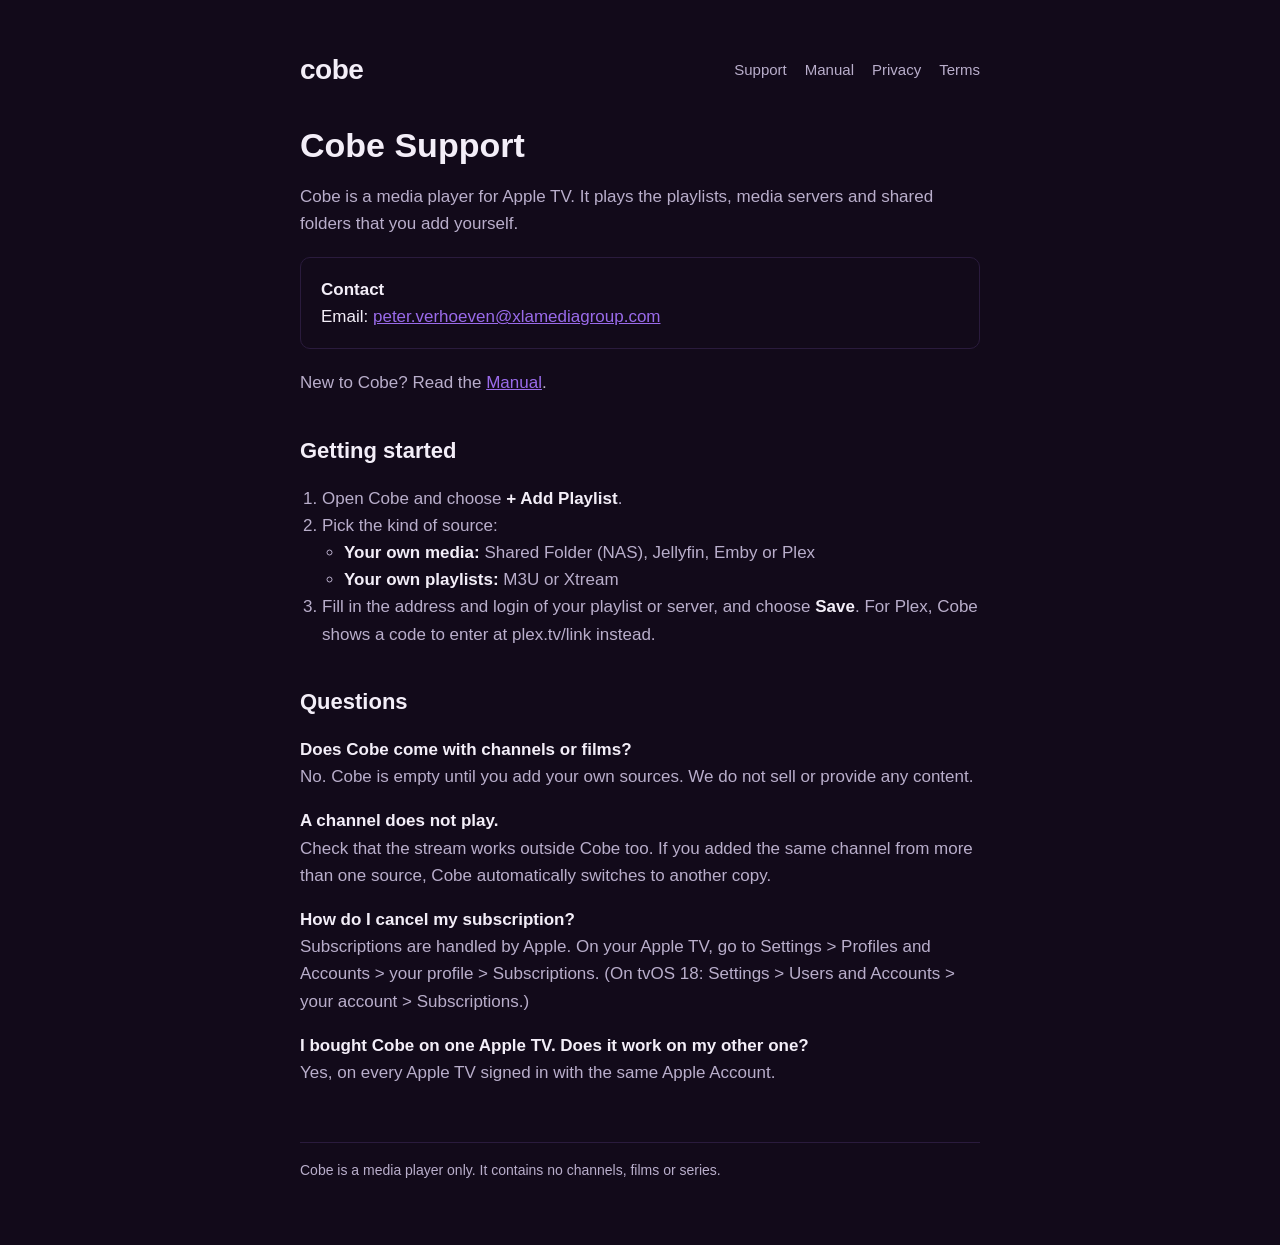
==== index.html @ 354542ef "Cobe support website: support, manual, privacy and terms Co-Authored-By: Claude Opus 5.5 <noreply@an" ====
<!doctype html><html lang="en"><head><meta charset="utf-8"><meta name="viewport" content="width=device-width,initial-scale=1"><link rel="stylesheet" href="style.css"><title>Cobe Support</title></head><body><main><header><a href="index.html">cobe</a><nav><a href="index.html">Support</a><a href="manual.html">Manual</a><a href="privacy.html">Privacy</a><a href="terms.html">Terms</a></nav></header>
<h1>Cobe Support</h1>
<p>Cobe is a media player for Apple TV. It plays the playlists, media servers and shared folders that you add yourself.</p>
<div class="box"><strong>Contact</strong><br>Email: <a href="mailto:peter.verhoeven@xlamediagroup.com">peter.verhoeven@xlamediagroup.com</a></div>
<p>New to Cobe? Read the <a href="manual.html">Manual</a>.</p>
<h2>Getting started</h2>
<ol><li>Open Cobe and choose <strong>+ Add Playlist</strong>.</li><li>Pick the kind of source:<ul><li><strong>Your own media:</strong> Shared Folder (NAS), Jellyfin, Emby or Plex</li><li><strong>Your own playlists:</strong> M3U or Xtream</li></ul></li><li>Fill in the address and login of your playlist or server, and choose <strong>Save</strong>. For Plex, Cobe shows a code to enter at plex.tv/link instead.</li></ol>
<h2>Questions</h2>
<p><strong>Does Cobe come with channels or films?</strong><br>No. Cobe is empty until you add your own sources. We do not sell or provide any content.</p>
<p><strong>A channel does not play.</strong><br>Check that the stream works outside Cobe too. If you added the same channel from more than one source, Cobe automatically switches to another copy.</p>
<p><strong>How do I cancel my subscription?</strong><br>Subscriptions are handled by Apple. On your Apple TV, go to Settings &gt; Profiles and Accounts &gt; your profile &gt; Subscriptions. (On tvOS 18: Settings &gt; Users and Accounts &gt; your account &gt; Subscriptions.)</p>
<p><strong>I bought Cobe on one Apple TV. Does it work on my other one?</strong><br>Yes, on every Apple TV signed in with the same Apple Account.</p>
<footer>Cobe is a media player only. It contains no channels, films or series.</footer></main></body></html>
---- style.css ----
:root{--bg:#120A1A;--ink:#F3EEF8;--muted:#B9AECB;--line:#2A1B3D;--accent:#9A6BEA}
*{box-sizing:border-box}
body{margin:0;background:var(--bg);color:var(--ink);font:17px/1.6 -apple-system,BlinkMacSystemFont,"Segoe UI",Roboto,Helvetica,Arial,sans-serif}
main{max-width:720px;margin:0 auto;padding:48px 20px 64px}
header{display:flex;align-items:center;gap:14px;margin-bottom:32px}
header>a{color:var(--ink);text-decoration:none;font-weight:700;font-size:28px;letter-spacing:-.5px}
nav{margin-left:auto;display:flex;gap:18px;font-size:15px}
nav a{color:var(--muted);text-decoration:none}nav a:hover{color:var(--ink)}
h1{font-size:34px;line-height:1.2;margin:0 0 8px}
h2{font-size:22px;margin:36px 0 8px}
p,li{color:var(--muted)}strong{color:var(--ink)}
a{color:var(--accent)}
ol,ul{padding-left:22px}
table{width:100%;border-collapse:collapse;font-size:15px;margin:12px 0}
th,td{text-align:left;padding:8px 10px;border-bottom:1px solid var(--line);vertical-align:top}
th{color:var(--ink)}
.box{border:1px solid var(--line);border-radius:10px;padding:18px 20px;margin:20px 0}
.date{font-size:14px;color:var(--muted)}
footer{margin-top:56px;font-size:14px;color:var(--muted);border-top:1px solid var(--line);padding-top:16px}
@media (max-width:520px){header{flex-wrap:wrap}nav{margin-left:0;width:100%}}
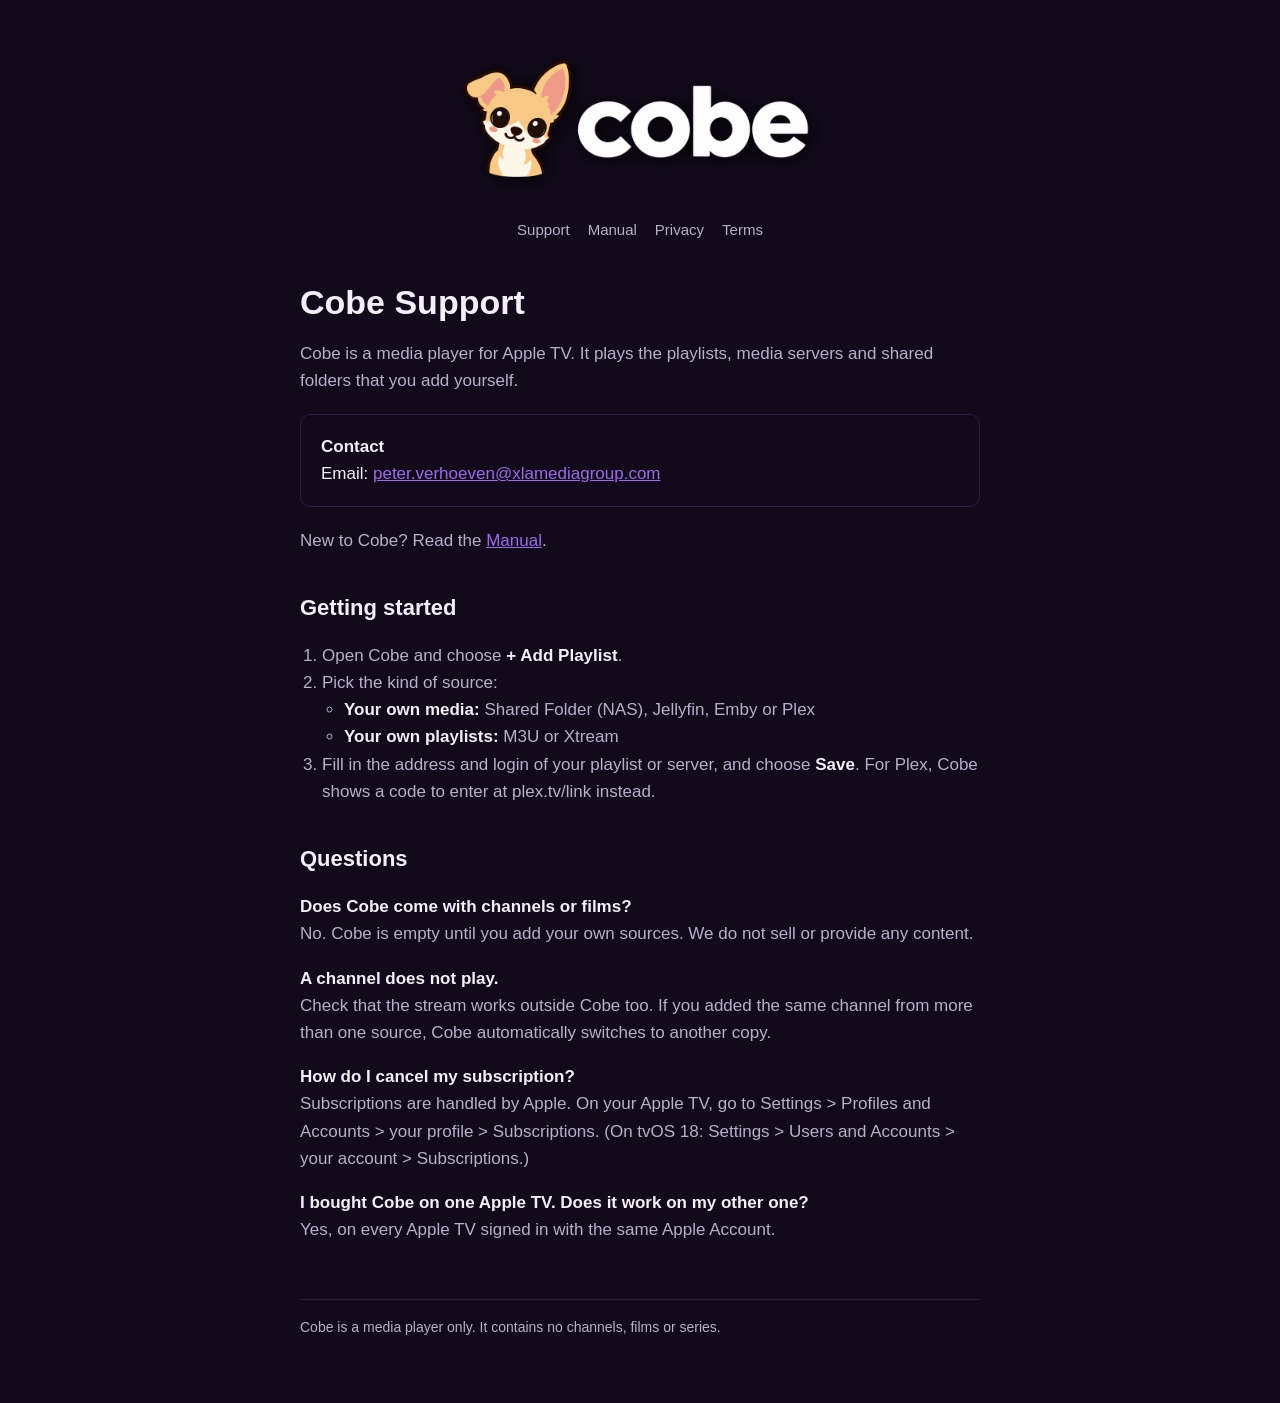
==== commit c9772a40: "Logo on Support and Manual, screenshots in the manual Co-Authored-By: Claude Opus 5.5 <noreply@anthr" ====
--- a/index.html
+++ b/index.html
@@ -1,4 +1,4 @@
-<!doctype html><html lang="en"><head><meta charset="utf-8"><meta name="viewport" content="width=device-width,initial-scale=1"><link rel="stylesheet" href="style.css"><title>Cobe Support</title></head><body><main><header><a href="index.html">cobe</a><nav><a href="index.html">Support</a><a href="manual.html">Manual</a><a href="privacy.html">Privacy</a><a href="terms.html">Terms</a></nav></header>
+<!doctype html><html lang="en"><head><meta charset="utf-8"><meta name="viewport" content="width=device-width,initial-scale=1"><link rel="stylesheet" href="style.css"><title>Cobe Support</title></head><body><main><header class="hero"><a href="index.html" class="logo"><img src="images/cobe-logo.png" alt="Cobe" width="960" height="382"></a><nav><a href="index.html">Support</a><a href="manual.html">Manual</a><a href="privacy.html">Privacy</a><a href="terms.html">Terms</a></nav></header>
 <h1>Cobe Support</h1>
 <p>Cobe is a media player for Apple TV. It plays the playlists, media servers and shared folders that you add yourself.</p>
 <div class="box"><strong>Contact</strong><br>Email: <a href="mailto:peter.verhoeven@xlamediagroup.com">peter.verhoeven@xlamediagroup.com</a></div>
--- a/style.css
+++ b/style.css
@@ -18,3 +18,11 @@
 .date{font-size:14px;color:var(--muted)}
 footer{margin-top:56px;font-size:14px;color:var(--muted);border-top:1px solid var(--line);padding-top:16px}
 @media (max-width:520px){header{flex-wrap:wrap}nav{margin-left:0;width:100%}}
+figure{margin:20px 0}
+figure img{display:block;width:100%;height:auto;border-radius:10px;border:1px solid var(--line)}
+header>a.logo{display:block;line-height:0}
+header>a.logo img{height:64px;width:auto}
+header.hero{flex-direction:column;gap:20px;margin-bottom:40px}
+header.hero>a.logo img{height:150px}
+header.hero nav{margin-left:0;justify-content:center}
+@media (max-width:520px){header.hero>a.logo img{height:110px}header.hero nav{width:auto}}
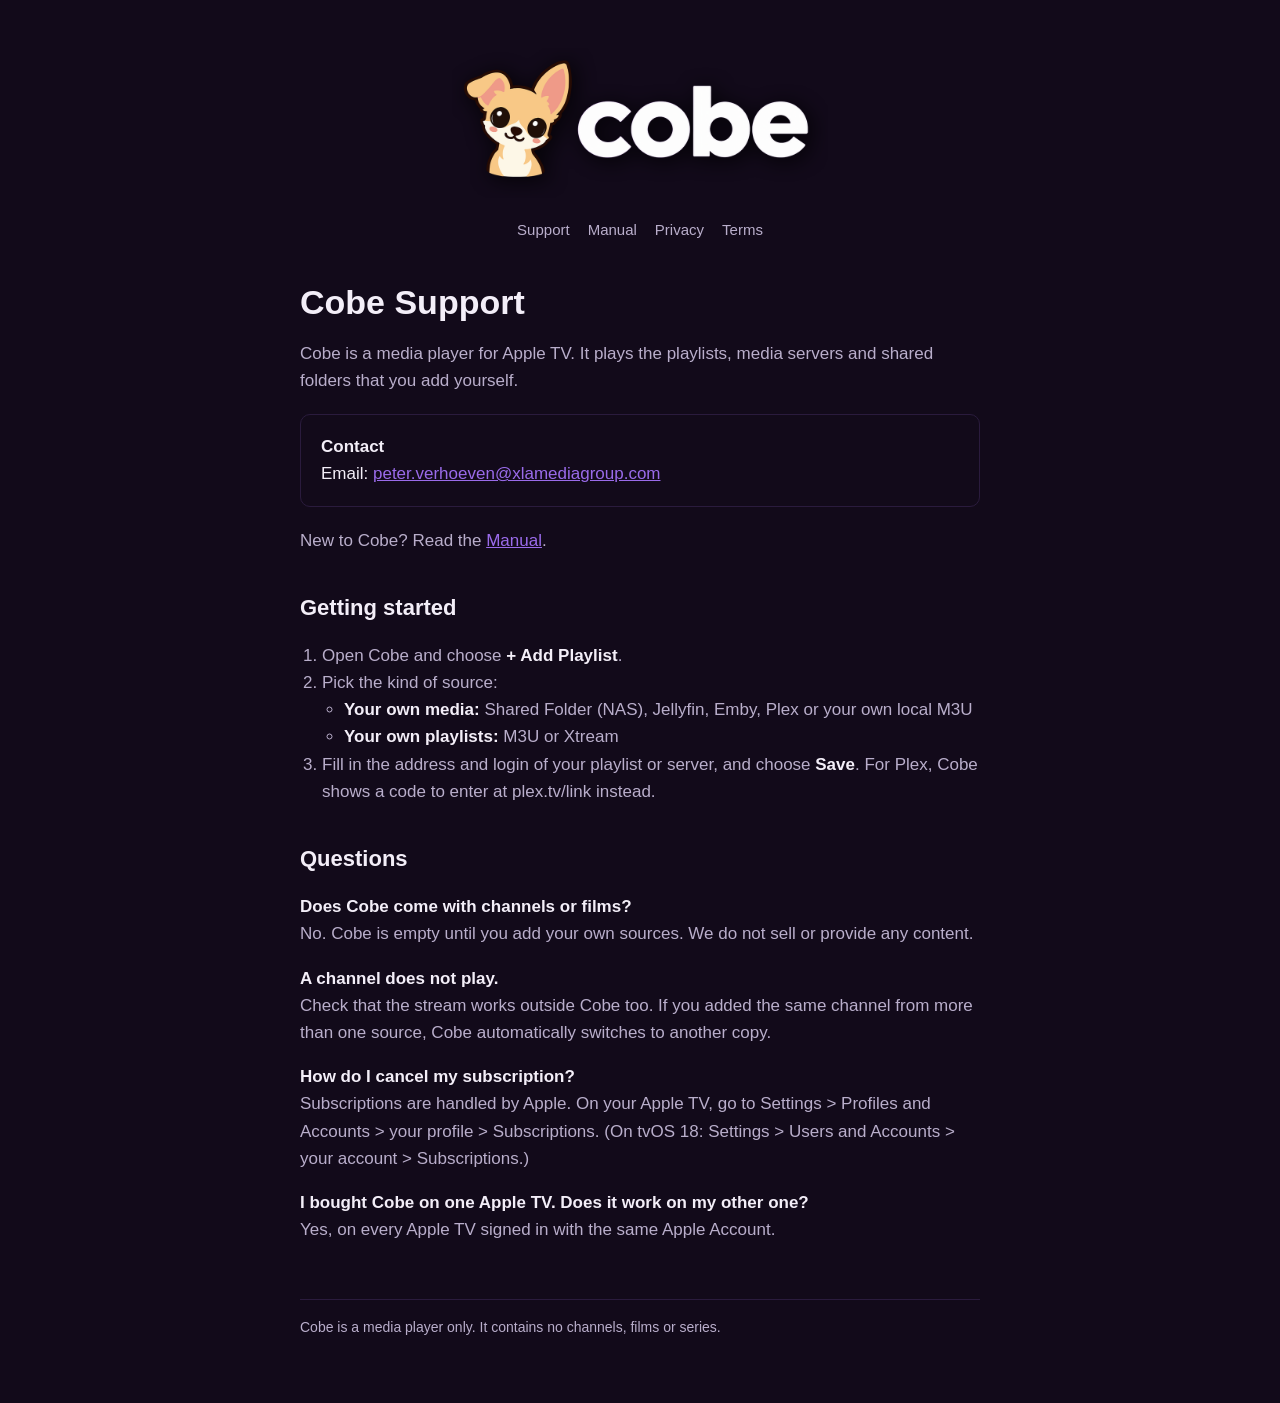
==== commit c553e027: "Support: local M3U under Your own media (Peter) Co-Authored-By: Claude Opus 5.5 <noreply@anthropic.c" ====
--- a/index.html
+++ b/index.html
@@ -4,7 +4,7 @@
 <div class="box"><strong>Contact</strong><br>Email: <a href="mailto:peter.verhoeven@xlamediagroup.com">peter.verhoeven@xlamediagroup.com</a></div>
 <p>New to Cobe? Read the <a href="manual.html">Manual</a>.</p>
 <h2>Getting started</h2>
-<ol><li>Open Cobe and choose <strong>+ Add Playlist</strong>.</li><li>Pick the kind of source:<ul><li><strong>Your own media:</strong> Shared Folder (NAS), Jellyfin, Emby or Plex</li><li><strong>Your own playlists:</strong> M3U or Xtream</li></ul></li><li>Fill in the address and login of your playlist or server, and choose <strong>Save</strong>. For Plex, Cobe shows a code to enter at plex.tv/link instead.</li></ol>
+<ol><li>Open Cobe and choose <strong>+ Add Playlist</strong>.</li><li>Pick the kind of source:<ul><li><strong>Your own media:</strong> Shared Folder (NAS), Jellyfin, Emby, Plex or your own local M3U</li><li><strong>Your own playlists:</strong> M3U or Xtream</li></ul></li><li>Fill in the address and login of your playlist or server, and choose <strong>Save</strong>. For Plex, Cobe shows a code to enter at plex.tv/link instead.</li></ol>
 <h2>Questions</h2>
 <p><strong>Does Cobe come with channels or films?</strong><br>No. Cobe is empty until you add your own sources. We do not sell or provide any content.</p>
 <p><strong>A channel does not play.</strong><br>Check that the stream works outside Cobe too. If you added the same channel from more than one source, Cobe automatically switches to another copy.</p>
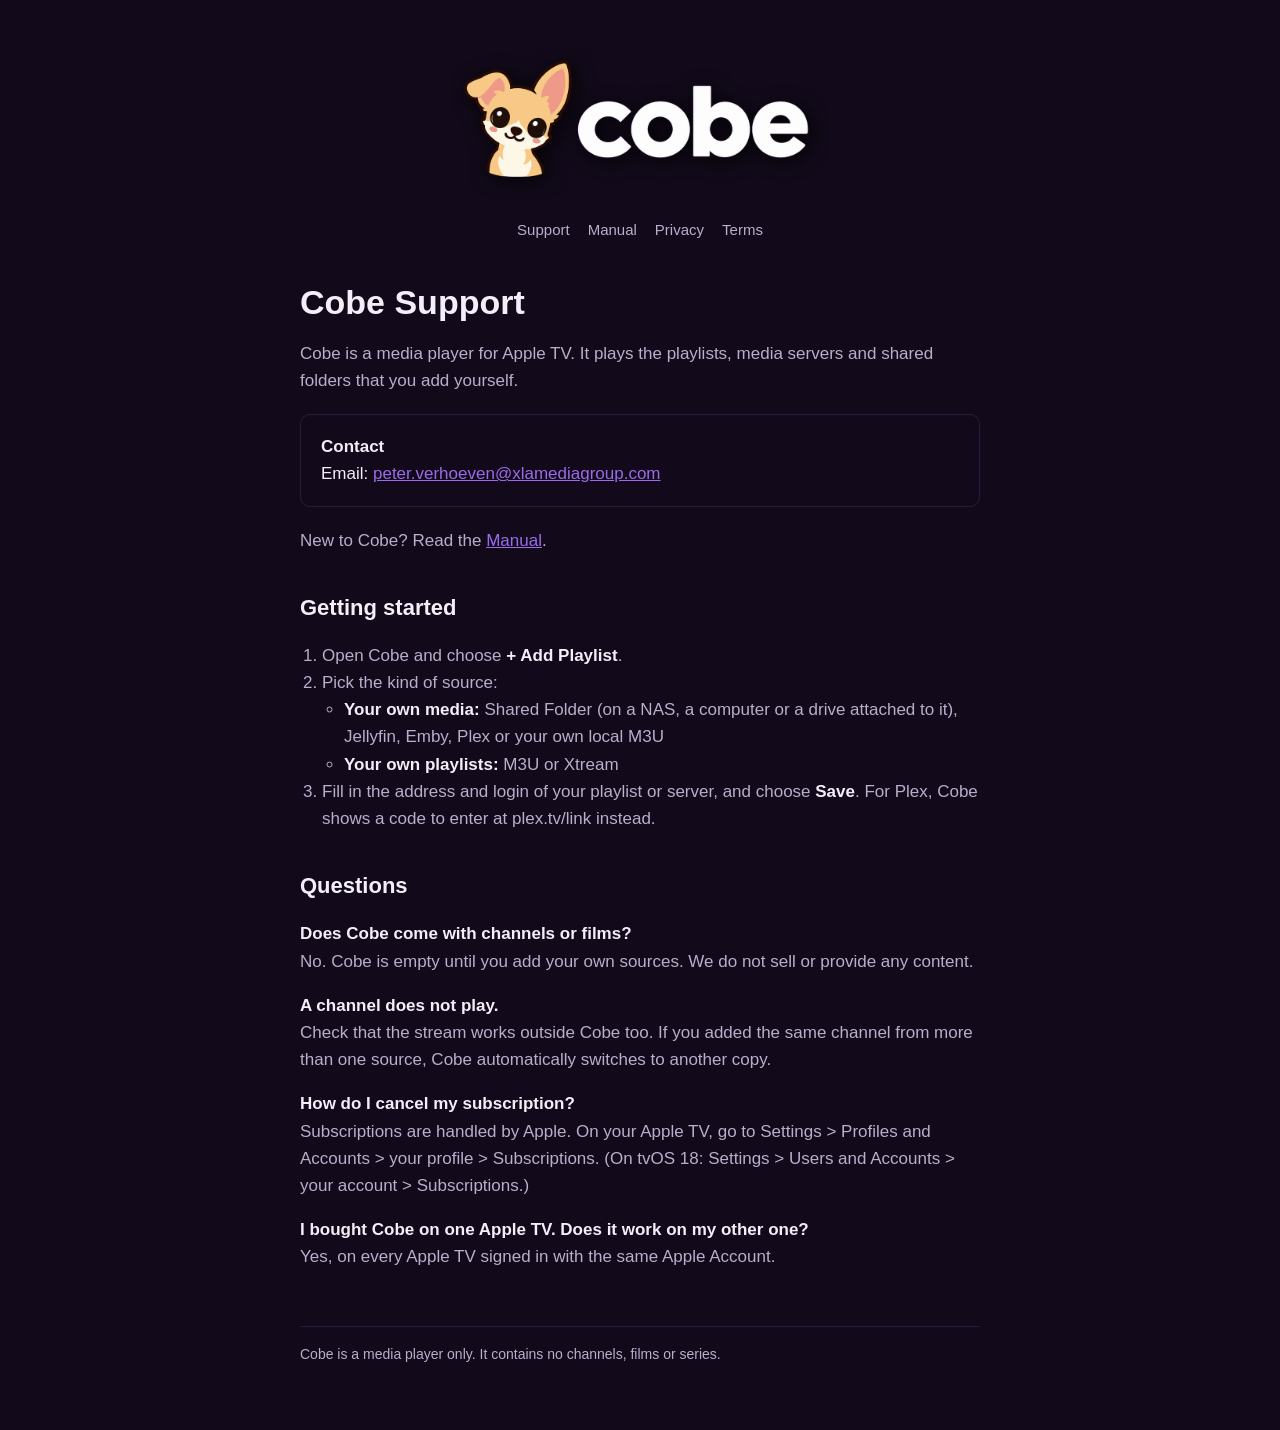
==== commit 92fe758d: "Shared folder: NAS, computer or attached drive (Peter) Co-Authored-By: Claude Opus 5.5 <noreply@anth" ====
--- a/index.html
+++ b/index.html
@@ -4,7 +4,7 @@
 <div class="box"><strong>Contact</strong><br>Email: <a href="mailto:peter.verhoeven@xlamediagroup.com">peter.verhoeven@xlamediagroup.com</a></div>
 <p>New to Cobe? Read the <a href="manual.html">Manual</a>.</p>
 <h2>Getting started</h2>
-<ol><li>Open Cobe and choose <strong>+ Add Playlist</strong>.</li><li>Pick the kind of source:<ul><li><strong>Your own media:</strong> Shared Folder (NAS), Jellyfin, Emby, Plex or your own local M3U</li><li><strong>Your own playlists:</strong> M3U or Xtream</li></ul></li><li>Fill in the address and login of your playlist or server, and choose <strong>Save</strong>. For Plex, Cobe shows a code to enter at plex.tv/link instead.</li></ol>
+<ol><li>Open Cobe and choose <strong>+ Add Playlist</strong>.</li><li>Pick the kind of source:<ul><li><strong>Your own media:</strong> Shared Folder (on a NAS, a computer or a drive attached to it), Jellyfin, Emby, Plex or your own local M3U</li><li><strong>Your own playlists:</strong> M3U or Xtream</li></ul></li><li>Fill in the address and login of your playlist or server, and choose <strong>Save</strong>. For Plex, Cobe shows a code to enter at plex.tv/link instead.</li></ol>
 <h2>Questions</h2>
 <p><strong>Does Cobe come with channels or films?</strong><br>No. Cobe is empty until you add your own sources. We do not sell or provide any content.</p>
 <p><strong>A channel does not play.</strong><br>Check that the stream works outside Cobe too. If you added the same channel from more than one source, Cobe automatically switches to another copy.</p>
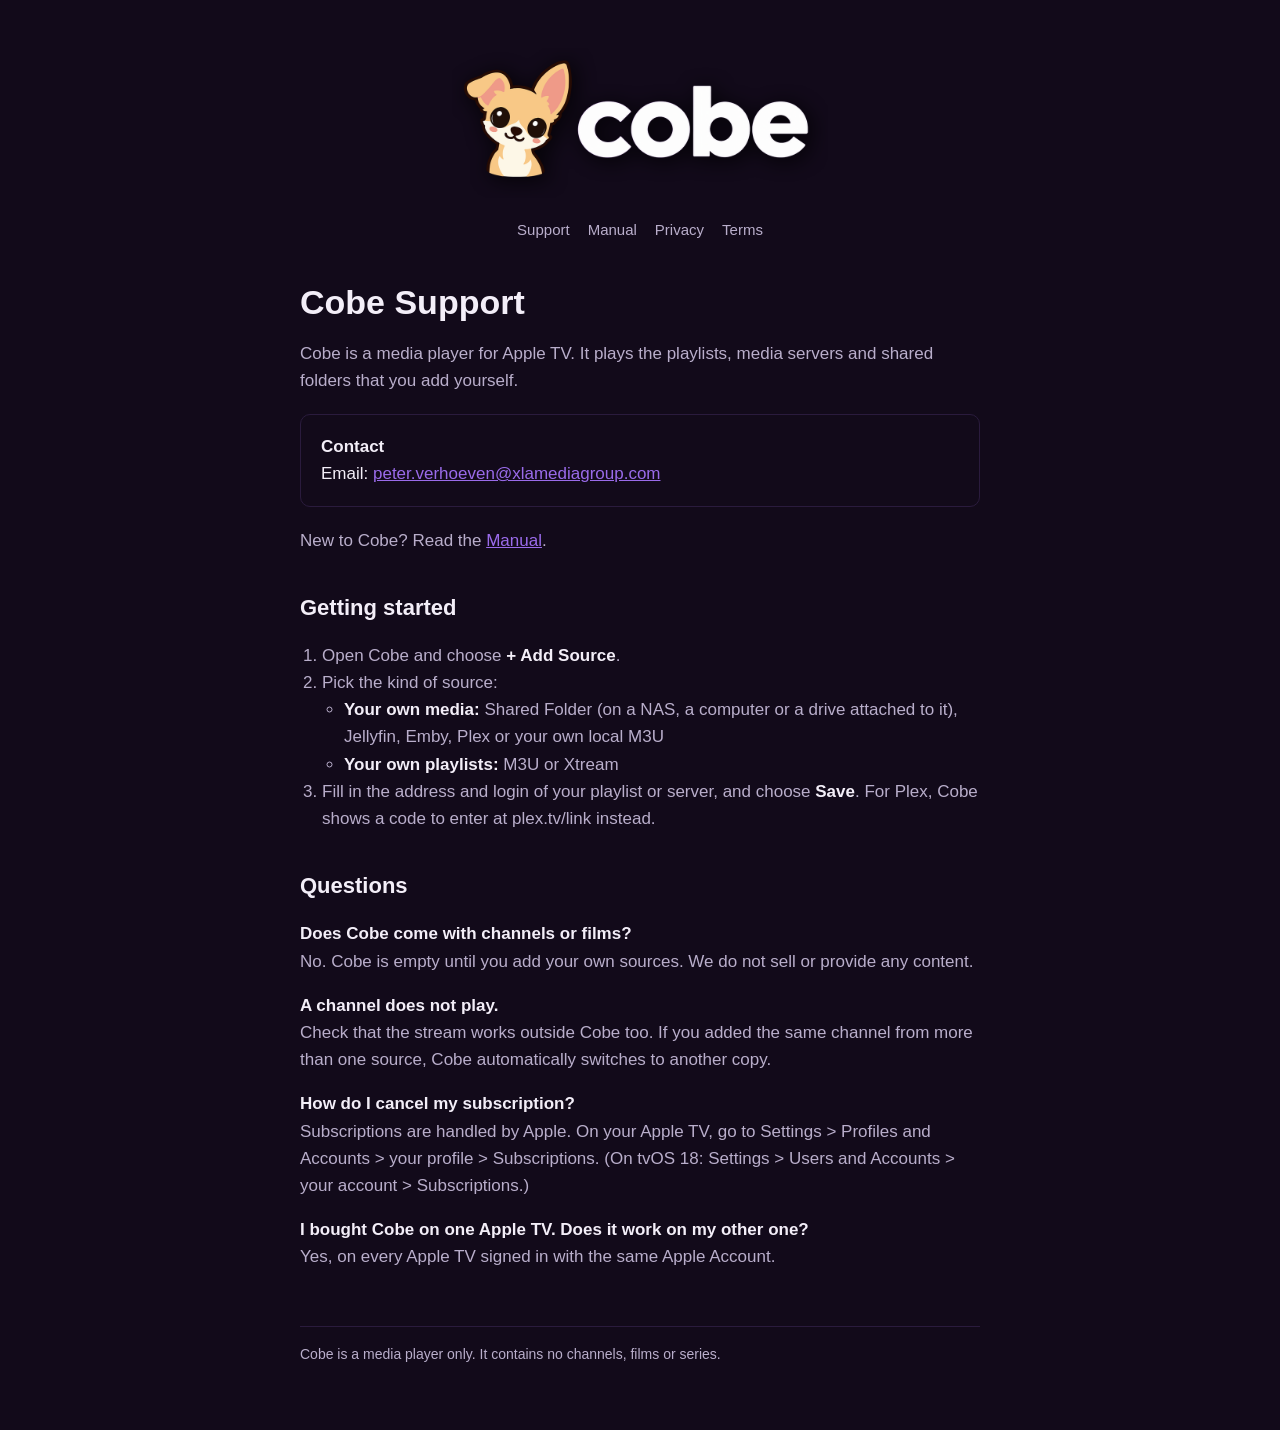
==== commit 2f3b4582: "Support: + Add Source (Peter) Co-Authored-By: Claude Opus 5.5 <noreply@anthropic.com> Claude-Session" ====
--- a/index.html
+++ b/index.html
@@ -1,10 +1,10 @@
-<!doctype html><html lang="en"><head><meta charset="utf-8"><meta name="viewport" content="width=device-width,initial-scale=1"><link rel="stylesheet" href="style.css"><title>Cobe Support</title></head><body><main><header class="hero"><a href="index.html" class="logo"><img src="images/cobe-logo.png" alt="Cobe" width="960" height="382"></a><nav><a href="index.html">Support</a><a href="manual.html">Manual</a><a href="privacy.html">Privacy</a><a href="terms.html">Terms</a></nav></header>
+<!doctype html><html lang="en"><head><meta charset="utf-8"><meta name="viewport" content="width=device-width,initial-scale=1"><link rel="stylesheet" href="style.css?v=3"><title>Cobe Support</title></head><body><main><header class="hero" style="flex-direction:column;align-items:center"><a href="index.html" class="logo"><img src="images/cobe-logo.png" alt="Cobe" width="960" height="382" style="height:150px;width:auto;max-width:100%"></a><nav><a href="index.html">Support</a><a href="manual.html">Manual</a><a href="privacy.html">Privacy</a><a href="terms.html">Terms</a></nav></header>
 <h1>Cobe Support</h1>
 <p>Cobe is a media player for Apple TV. It plays the playlists, media servers and shared folders that you add yourself.</p>
 <div class="box"><strong>Contact</strong><br>Email: <a href="mailto:peter.verhoeven@xlamediagroup.com">peter.verhoeven@xlamediagroup.com</a></div>
 <p>New to Cobe? Read the <a href="manual.html">Manual</a>.</p>
 <h2>Getting started</h2>
-<ol><li>Open Cobe and choose <strong>+ Add Playlist</strong>.</li><li>Pick the kind of source:<ul><li><strong>Your own media:</strong> Shared Folder (on a NAS, a computer or a drive attached to it), Jellyfin, Emby, Plex or your own local M3U</li><li><strong>Your own playlists:</strong> M3U or Xtream</li></ul></li><li>Fill in the address and login of your playlist or server, and choose <strong>Save</strong>. For Plex, Cobe shows a code to enter at plex.tv/link instead.</li></ol>
+<ol><li>Open Cobe and choose <strong>+ Add Source</strong>.</li><li>Pick the kind of source:<ul><li><strong>Your own media:</strong> Shared Folder (on a NAS, a computer or a drive attached to it), Jellyfin, Emby, Plex or your own local M3U</li><li><strong>Your own playlists:</strong> M3U or Xtream</li></ul></li><li>Fill in the address and login of your playlist or server, and choose <strong>Save</strong>. For Plex, Cobe shows a code to enter at plex.tv/link instead.</li></ol>
 <h2>Questions</h2>
 <p><strong>Does Cobe come with channels or films?</strong><br>No. Cobe is empty until you add your own sources. We do not sell or provide any content.</p>
 <p><strong>A channel does not play.</strong><br>Check that the stream works outside Cobe too. If you added the same channel from more than one source, Cobe automatically switches to another copy.</p>
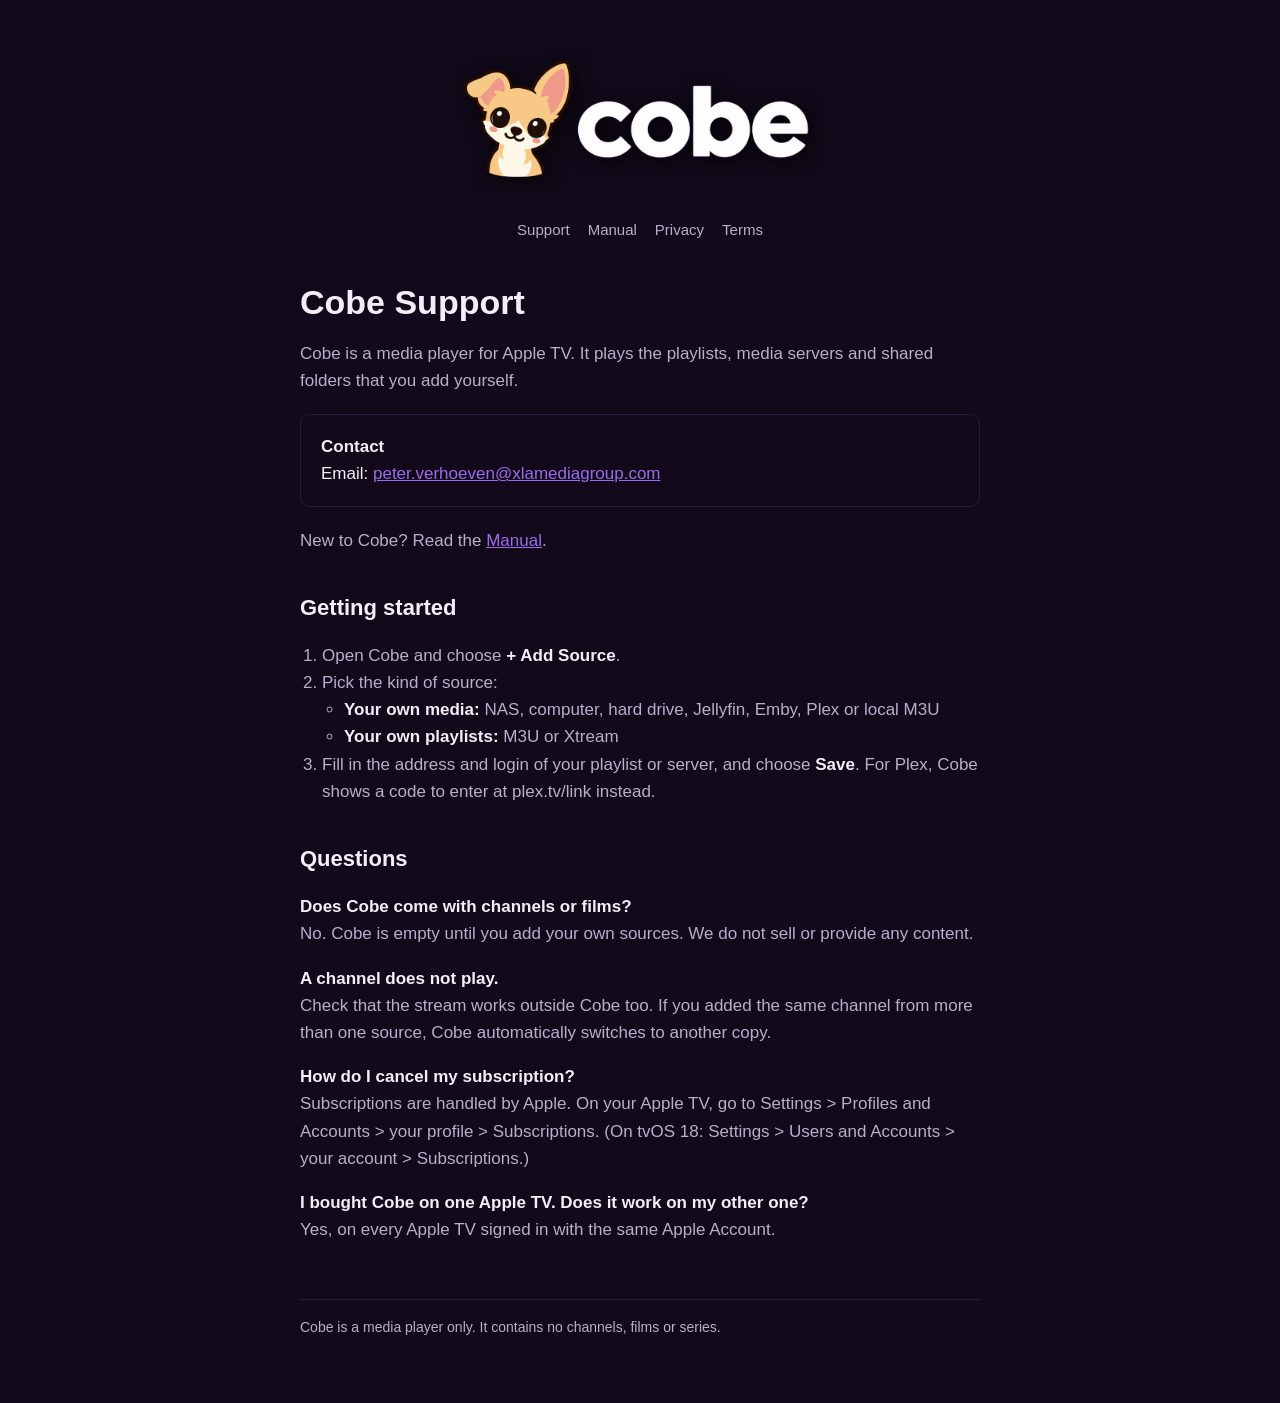
==== commit f5ac2cb6: "Support: shorter list of your own media (Peter) Co-Authored-By: Claude Opus 5.5 <noreply@anthropic.c" ====
--- a/index.html
+++ b/index.html
@@ -4,7 +4,7 @@
 <div class="box"><strong>Contact</strong><br>Email: <a href="mailto:peter.verhoeven@xlamediagroup.com">peter.verhoeven@xlamediagroup.com</a></div>
 <p>New to Cobe? Read the <a href="manual.html">Manual</a>.</p>
 <h2>Getting started</h2>
-<ol><li>Open Cobe and choose <strong>+ Add Source</strong>.</li><li>Pick the kind of source:<ul><li><strong>Your own media:</strong> Shared Folder (on a NAS, a computer or a drive attached to it), Jellyfin, Emby, Plex or your own local M3U</li><li><strong>Your own playlists:</strong> M3U or Xtream</li></ul></li><li>Fill in the address and login of your playlist or server, and choose <strong>Save</strong>. For Plex, Cobe shows a code to enter at plex.tv/link instead.</li></ol>
+<ol><li>Open Cobe and choose <strong>+ Add Source</strong>.</li><li>Pick the kind of source:<ul><li><strong>Your own media:</strong> NAS, computer, hard drive, Jellyfin, Emby, Plex or local M3U</li><li><strong>Your own playlists:</strong> M3U or Xtream</li></ul></li><li>Fill in the address and login of your playlist or server, and choose <strong>Save</strong>. For Plex, Cobe shows a code to enter at plex.tv/link instead.</li></ol>
 <h2>Questions</h2>
 <p><strong>Does Cobe come with channels or films?</strong><br>No. Cobe is empty until you add your own sources. We do not sell or provide any content.</p>
 <p><strong>A channel does not play.</strong><br>Check that the stream works outside Cobe too. If you added the same channel from more than one source, Cobe automatically switches to another copy.</p>
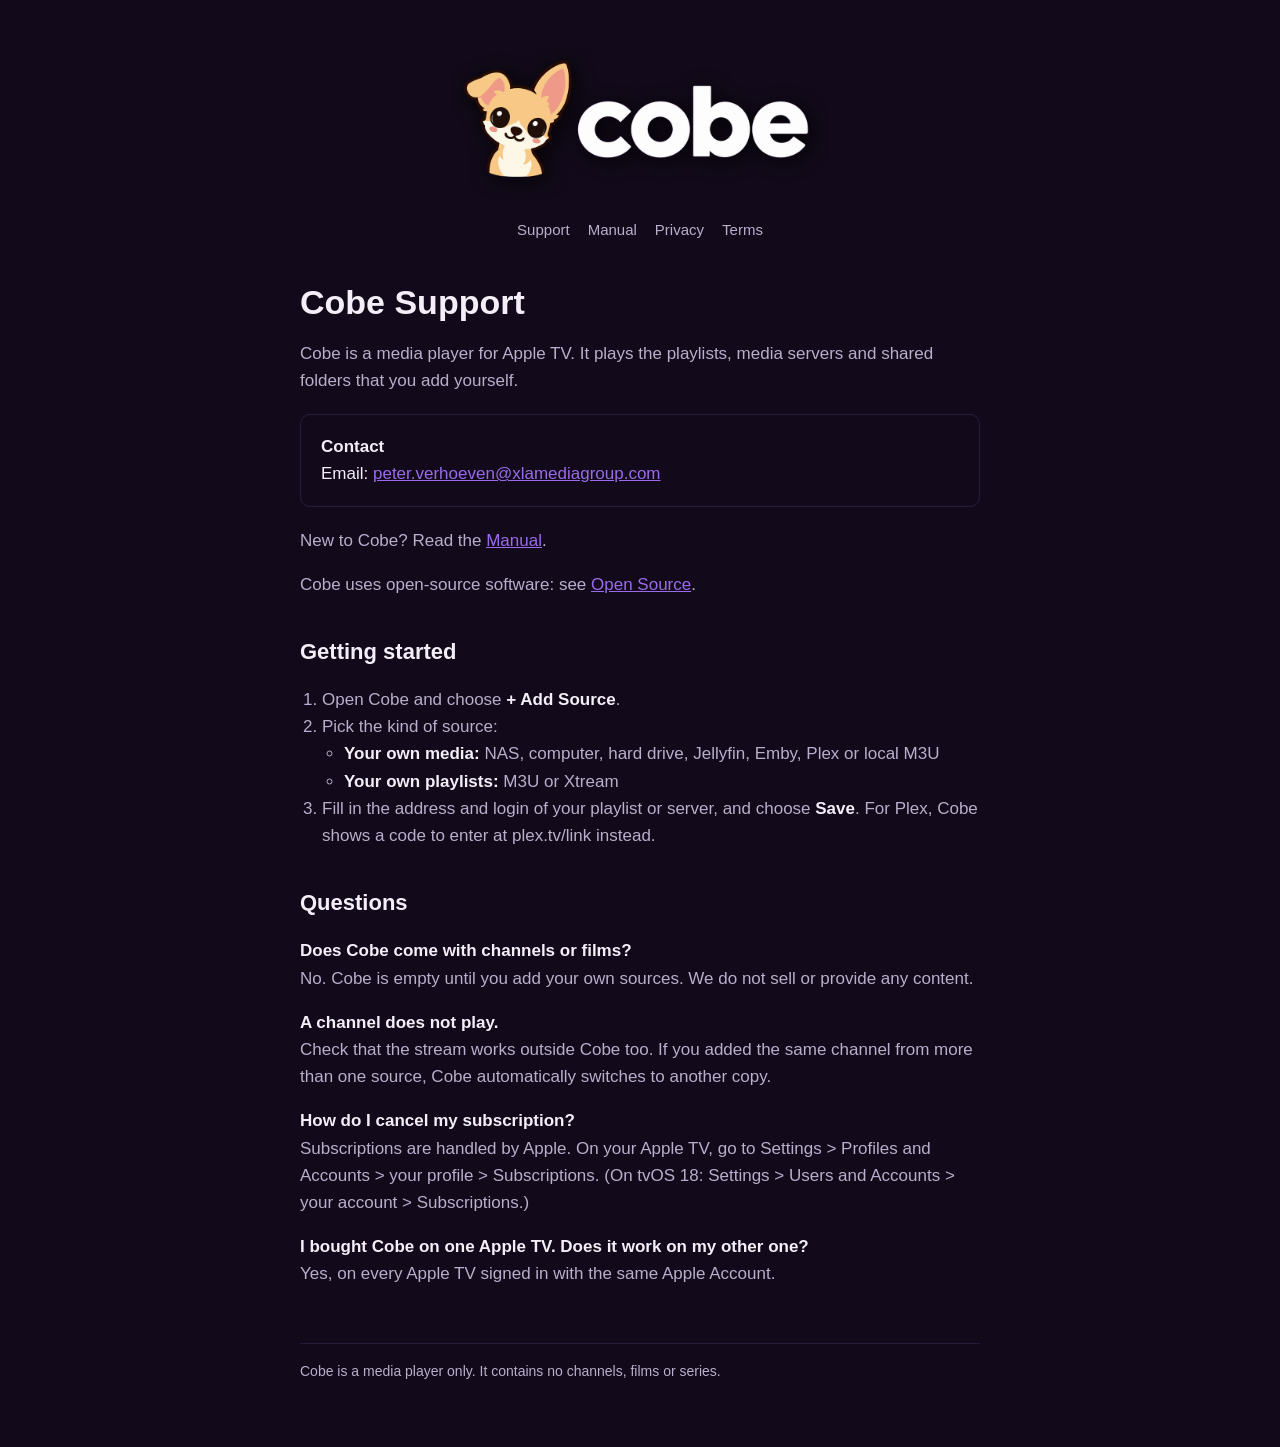
==== commit 256909d8: "Open Source page and source folder: Cobe's changed AetherEngine 7.36.0 and SMBClient 0.3.1 with thei" ====
--- a/index.html
+++ b/index.html
@@ -3,6 +3,7 @@
 <p>Cobe is a media player for Apple TV. It plays the playlists, media servers and shared folders that you add yourself.</p>
 <div class="box"><strong>Contact</strong><br>Email: <a href="mailto:peter.verhoeven@xlamediagroup.com">peter.verhoeven@xlamediagroup.com</a></div>
 <p>New to Cobe? Read the <a href="manual.html">Manual</a>.</p>
+<p>Cobe uses open-source software: see <a href="open-source.html">Open Source</a>.</p>
 <h2>Getting started</h2>
 <ol><li>Open Cobe and choose <strong>+ Add Source</strong>.</li><li>Pick the kind of source:<ul><li><strong>Your own media:</strong> NAS, computer, hard drive, Jellyfin, Emby, Plex or local M3U</li><li><strong>Your own playlists:</strong> M3U or Xtream</li></ul></li><li>Fill in the address and login of your playlist or server, and choose <strong>Save</strong>. For Plex, Cobe shows a code to enter at plex.tv/link instead.</li></ol>
 <h2>Questions</h2>
